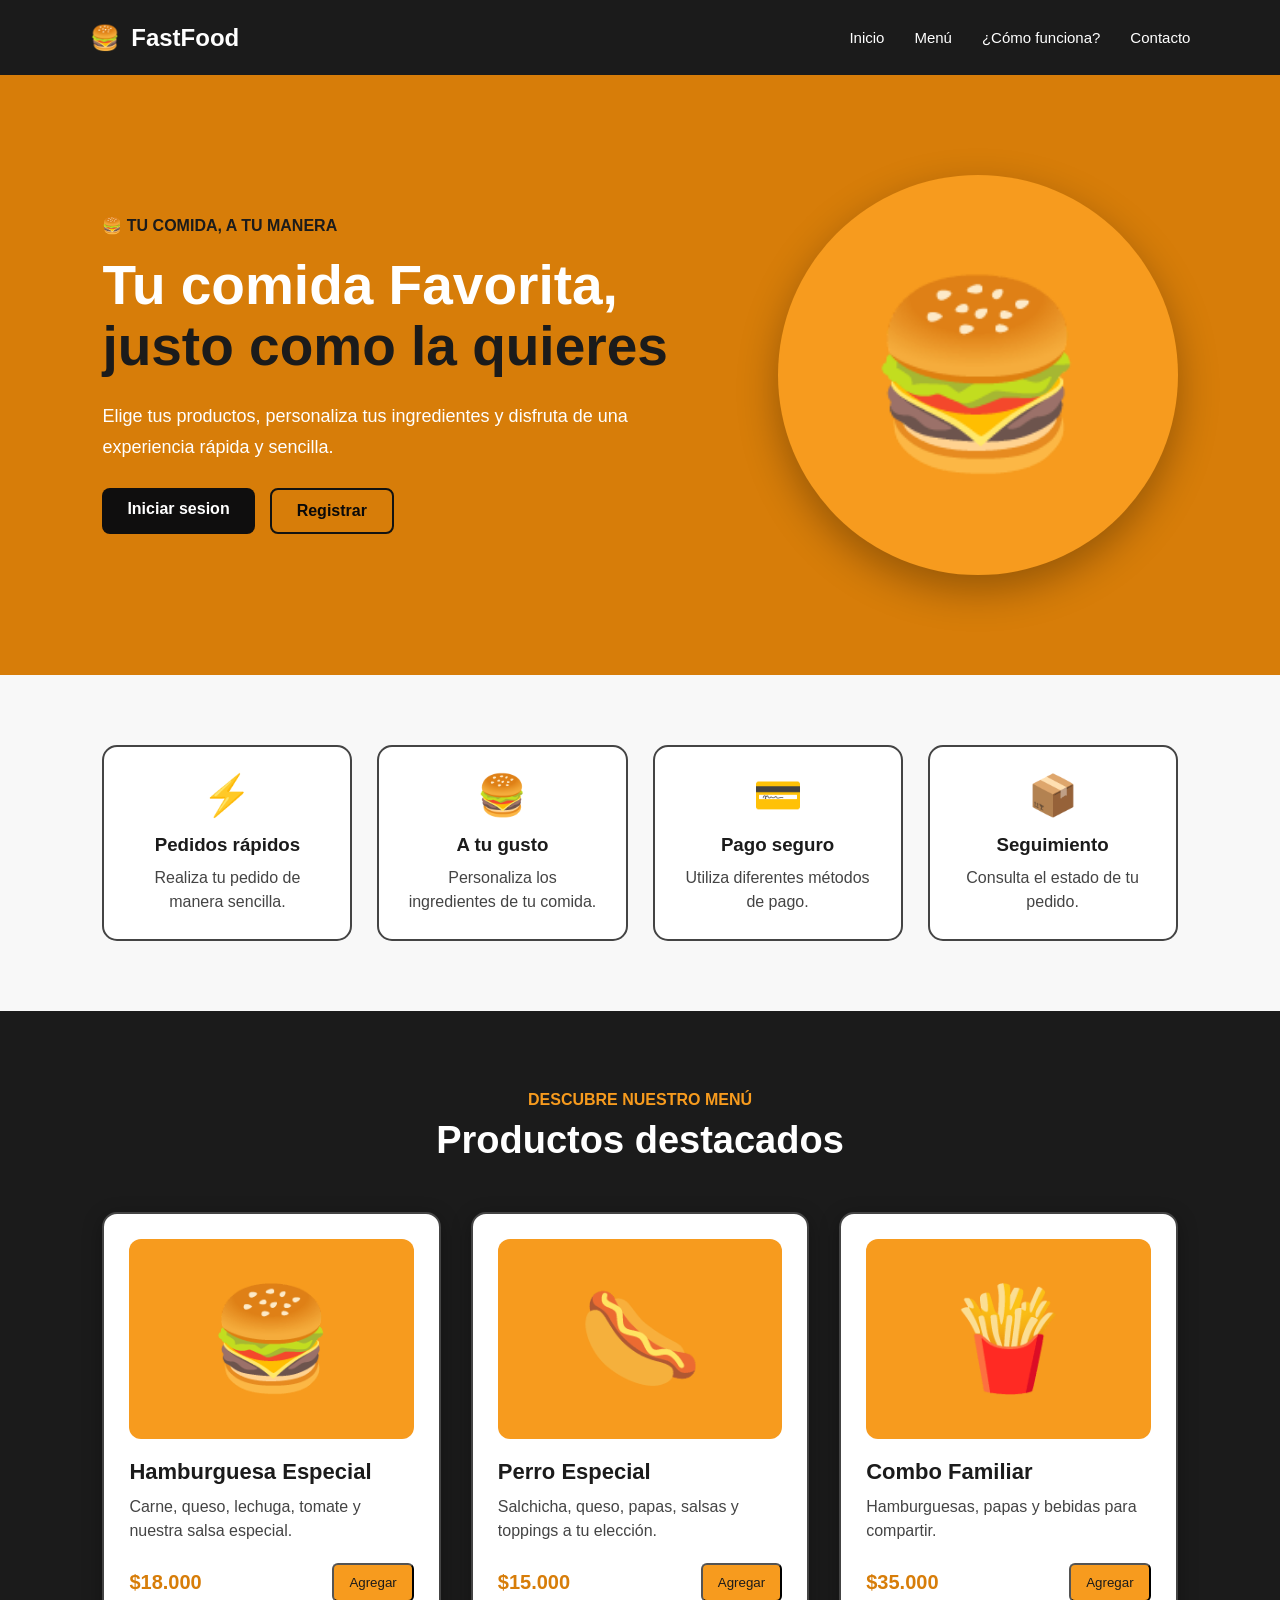
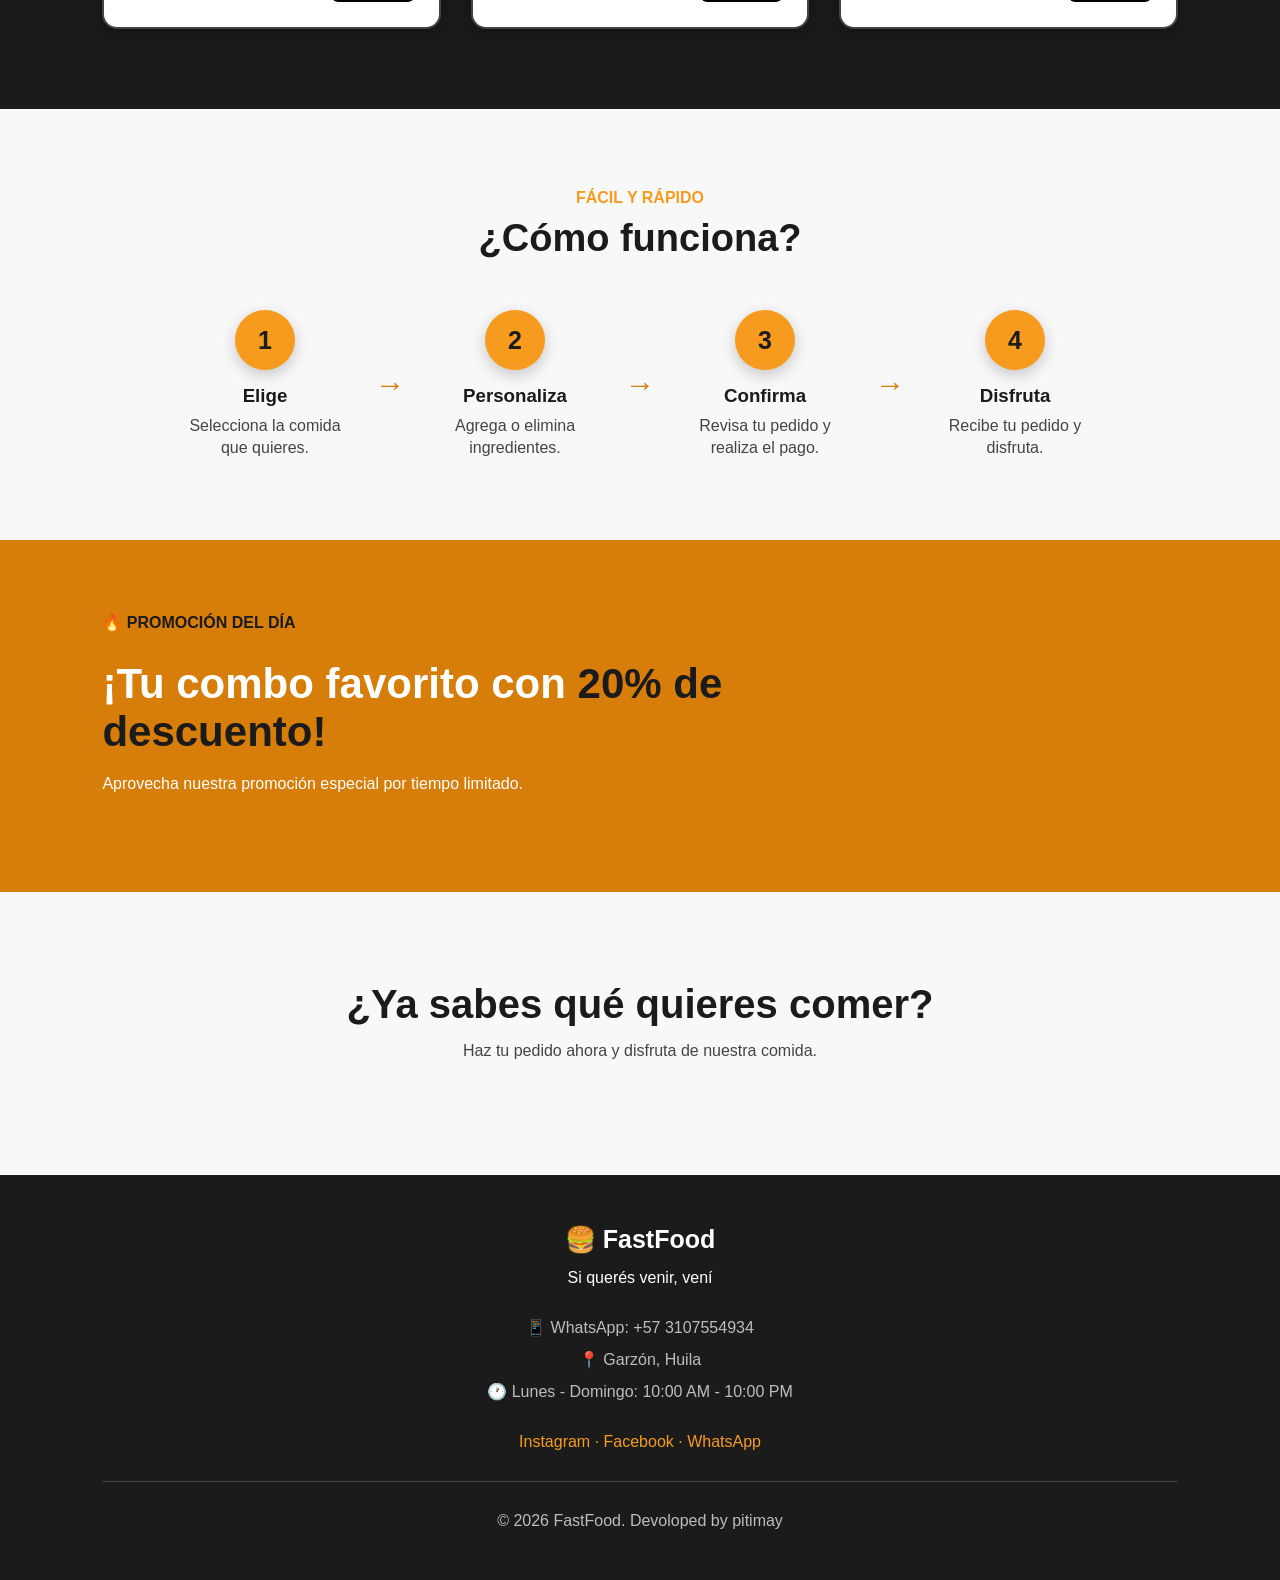
==== index.html @ b6788efb "primera carga" ====
<!DOCTYPE html>
<html lang="es">
<head>
    <meta charset="UTF-8">
    <meta name="viewport" content="width=device-width, initial-scale=1.0">
    <title>Delicia Rápida</title>
    <meta http-equiv="refresh" content="0; url=paginaterrizaje/index.html">
</head>
<body>
    <p>Cargando Delicia Rápida...</p>
    <p><a href="paginaterrizaje/index.html">Entrar al sitio</a></p>
</body>
</html>
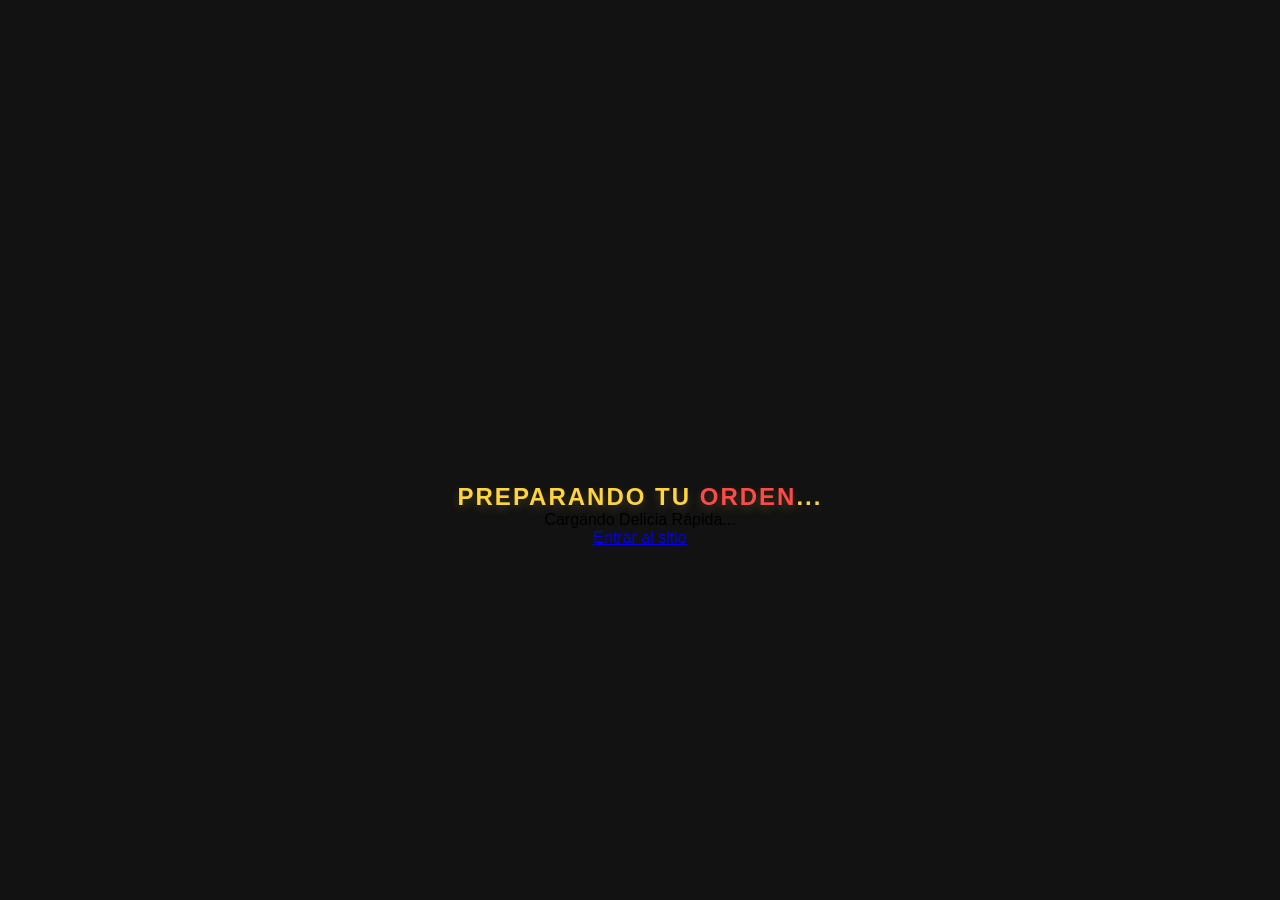
==== commit dab97c2b: "carga nueva carga" ====
--- a/index.html
+++ b/index.html
@@ -3,11 +3,158 @@
 <head>
     <meta charset="UTF-8">
     <meta name="viewport" content="width=device-width, initial-scale=1.0">
-    <title>Delicia Rápida</title>
-    <meta http-equiv="refresh" content="0; url=paginaterrizaje/index.html">
+    <title>Cargando Sabor... | Fast Food</title>
+    <style>
+        /* 1. Estilos Generales de la Página */
+        * {
+            box-sizing: border-box;
+            margin: 0;
+            padding: 0;
+        }
+
+        body {
+            background-color: #121212; /* Fondo oscuro elegante */
+            font-family: 'Segoe UI', Tahoma, Geneva, Verdana, sans-serif;
+            display: flex;
+            flex-direction: column;
+            justify-content: center;
+            align-items: center;
+            height: 100vh;
+            overflow: hidden;
+        }
+
+        /* 2. Contenedor de la Animación */
+        .loader-container {
+            display: flex;
+            flex-direction: column;
+            align-items: center;
+            gap: 30px;
+        }
+
+        /* 3. La Hamburguesa Animada (CSS Puro) */
+        .burger {
+            position: relative;
+            width: 100px;
+            height: 100px;
+        }
+
+        .ingredient {
+            position: absolute;
+            left: 50%;
+            transform: translateX(-50%);
+            opacity: 0;
+            animation: dropIn 2s ease-in-out infinite;
+        }
+
+        /* Pan Superior */
+        .top-bun {
+            width: 80px;
+            height: 35px;
+            background: #E2933C;
+            border-radius: 40px 40px 10px 10px;
+            top: 5px;
+            animation-delay: 0.2s;
+        }
+
+        /* Lechuga */
+        .lettuce {
+            width: 85px;
+            height: 10px;
+            background: #62B846;
+            border-radius: 5px;
+            top: 42px;
+            animation-delay: 0.5s;
+        }
+
+        /* Queso Derretido */
+        .cheese {
+            width: 82px;
+            height: 8px;
+            background: #FFD43F;
+            border-radius: 2px;
+            top: 52px;
+            animation-delay: 0.8s;
+        }
+
+        /* Carne */
+        .meat {
+            width: 80px;
+            height: 18px;
+            background: #59351F;
+            border-radius: 8px;
+            top: 60px;
+            animation-delay: 1.1s;
+        }
+
+        /* Pan Inferior */
+        .bottom-bun {
+            width: 78px;
+            height: 15px;
+            background: #E2933C;
+            border-radius: 5px 5px 15px 15px;
+            top: 78px;
+            animation-delay: 1.4s;
+        }
+
+        /* 4. Efecto de Caída de Ingredientes */
+        @keyframes dropIn {
+            0% {
+                transform: translate(-50%, -60px);
+                opacity: 0;
+            }
+            30%, 70% {
+                transform: translate(-50%, 0);
+                opacity: 1;
+            }
+            100% {
+                transform: translate(-50%, 40px);
+                opacity: 0;
+            }
+        }
+
+        /* 5. Texto de Carga */
+        .loading-text {
+            color: #FFD43F; /* Amarillo mostaza */
+            font-size: 1.5rem;
+            font-weight: bold;
+            letter-spacing: 2px;
+            text-transform: uppercase;
+            animation: pulse 1.5s infinite ease-in-out;
+            text-shadow: 0px 4px 10px rgba(255, 212, 63, 0.2);
+        }
+
+        .loading-text span {
+            color: #FF4A4A; /* Rojo kétchup para destacar */
+        }
+
+        @keyframes pulse {
+            0%, 100% { opacity: 0.6; transform: scale(0.98); }
+            50% { opacity: 1; transform: scale(1.02); }
+        }
+    </style>
 </head>
 <body>
+
+    <div class="loader-container">
+        <!-- Hamburguesa que se arma sola -->
+        <div class="burger">
+            <div class="ingredient top-bun"></div>
+            <div class="ingredient lettuce"></div>
+            <div class="ingredient cheese"></div>
+            <div class="ingredient meat"></div>
+            <div class="ingredient bottom-bun"></div>
+        </div>
+        
+        <!-- Texto de carga interactivo -->
+        <div class="loading-text">Preparando tu <span>orden</span>...</div>
+    </div>
     <p>Cargando Delicia Rápida...</p>
     <p><a href="paginaterrizaje/index.html">Entrar al sitio</a></p>
+    <script>
+        setTimeout(function() {
+            window.location.href = "paginaterrizaje/index.html";
+        }, 4000);
+    </script>
+
 </body>
-</html>
+</html>
